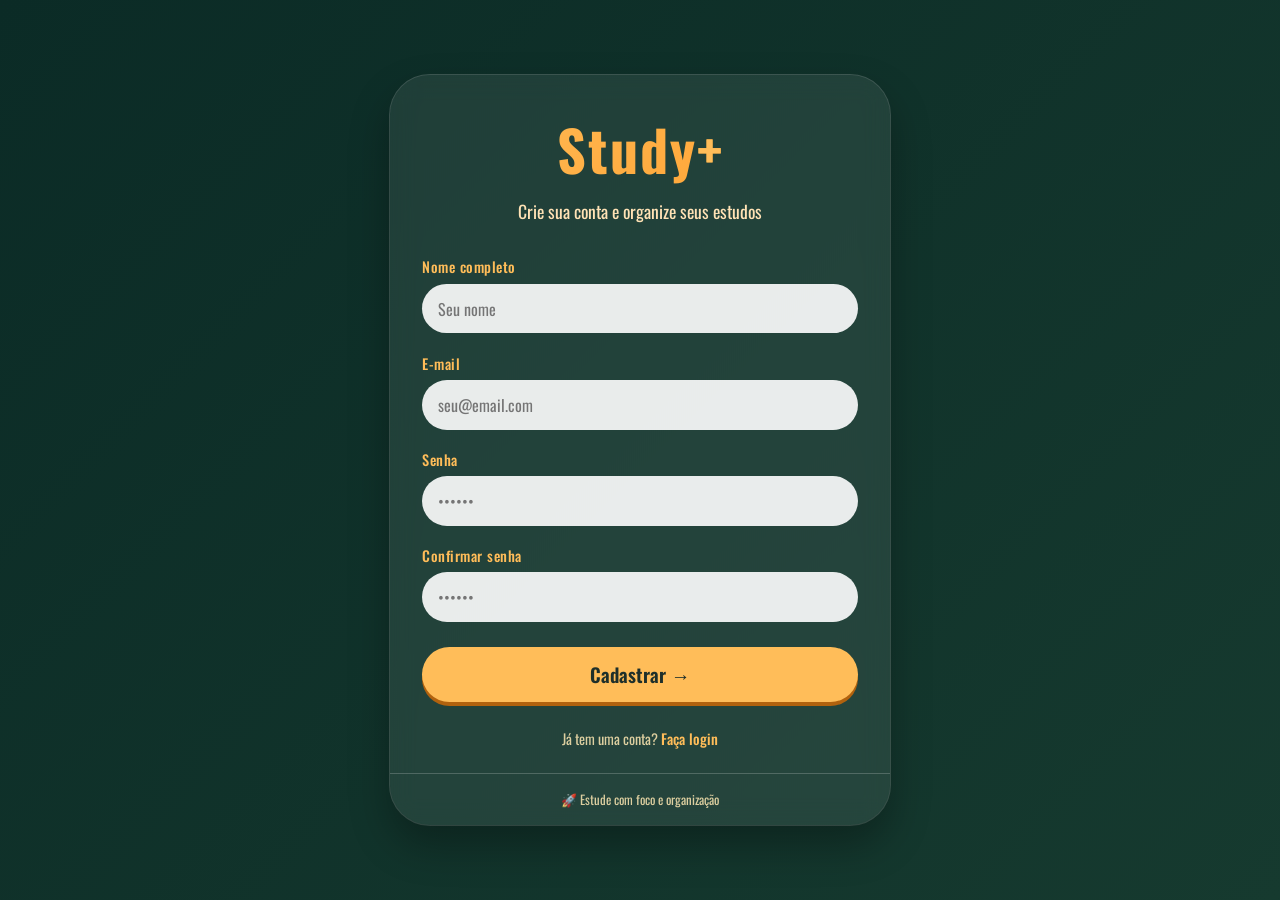
==== cadastro.html @ 47a2639d "Quarto Commit" ====
<!DOCTYPE html>
<html lang="pt-BR">
<head>
    <meta charset="UTF-8">
    <meta name="viewport" content="width=device-width, initial-scale=1.0, user-scalable=yes">
    <title>Study+ | Criar conta</title>
    <link rel="stylesheet" href="style.css">
    <link href="https://fonts.googleapis.com/css2?family=Oswald:wght@200..700&display=swap" rel="stylesheet">
</head>
<body class="cadastro-body">
    <div class="cadastro-container">
        <div class="cadastro-card">
            <h1 class="cadastro-logo">Study<span>+</span></h1>
            <p class="cadastro-tagline">Crie sua conta e organize seus estudos</p>

            <form class="cadastro-form" id="formCadastro">
                <div class="input-group">
                    <label for="nome">Nome completo</label>
                    <input type="text" id="nome" name="nome" placeholder="Seu nome" required>
                </div>

                <div class="input-group">
                    <label for="email">E-mail</label>
                    <input type="email" id="email" name="email" placeholder="seu@email.com" required>
                </div>

                <div class="input-group">
                    <label for="senha">Senha</label>
                    <input type="password" id="senha" name="senha" placeholder="••••••" required>
                </div>

                <div class="input-group">
                    <label for="confirmar">Confirmar senha</label>
                    <input type="password" id="confirmar" name="confirmar" placeholder="••••••" required>
                </div>

                <button type="submit" class="btn-cadastrar">Cadastrar →</button>
            </form>

            <p class="login-link">Já tem uma conta? <a href="index.html">Faça login</a></p>
        </div>
        <div class="cadastro-footer">
            <span>🚀 Estude com foco e organização</span>
        </div>
    </div>

    <script>
        document.getElementById('formCadastro').addEventListener('submit', function(e) {
            e.preventDefault();
            const senha = document.getElementById('senha').value;
            const confirmar = document.getElementById('confirmar').value;
            if (senha !== confirmar) {
                alert('As senhas não coincidem.');
                return;
            }
            alert('Cadastro realizado com sucesso! (demonstração)');
        });
    </script>
</body>
</html>
---- style.css ----
* {
    font-family: 'Oswald', sans-serif;
    margin: 0;
    padding: 0;
    box-sizing: border-box;
}

.body1 {
    background: #fff8e8;
    color: #333;
    display: flex;
    flex-direction: column;
    min-height: 100vh;
    width: 100%;
    overflow-x: hidden;
}

.sair {
    position: fixed;
    top: 10px;
    left: 10px;
    z-index: 1000;
    width: 40px;
    height: 40px;
    background: rgba(255, 255, 255, 0);
    border-radius: 8px;
    display: flex;
    align-items: center;
    justify-content: center;
    transition: all 0.3s ease;
    cursor: pointer;
}

.sair:hover {
    transform: scale(1.1);
}

.sair img {
    width: 24px;
    height: 24px;
    object-fit: contain;
}

.sair.clicado {
    transform: translateY(2px);
}

header {
    background: #d8993a;
    text-align: center;
    padding: clamp(15px, 4vw, 25px);
    box-shadow: 0 3px 10px rgba(0, 0, 0, 0.15);
    width: 100%;
    position: relative;
}

header a {
    position: absolute;
    top: 0;
    left: 0;
}

.container {
    flex: 1;
    display: grid;
    grid-template-columns: repeat(auto-fit, minmax(clamp(250px, 30vw, 350px), 1fr));
    gap: clamp(15px, 4vw, 25px);
    padding: clamp(15px, 5vw, 30px);
    padding-top: 70px;
}

.card {
    background: rgb(212, 212, 212);
    padding: clamp(15px, 4vw, 20px);
    border-radius: 12px;
    box-shadow: 0 8px 20px rgba(0, 0, 0, 0.12);
    transition: all 0.3s ease;
    cursor: grab;
    user-select: none;
    position: relative;
}

.card.dragging {
    opacity: 0.5;
    transform: rotate(5deg);
}

.card:active {
    cursor: grabbing;
}

.card:hover {
    transform: translateY(-5px);
    box-shadow: 0 12px 25px rgba(0, 0, 0, 0.18);
}

.card h2 {
    margin-bottom: 10px;
    color: #d8993a;
    font-size: clamp(1.1rem, 3vw, 1.4rem);
}

.card ul {
    list-style: none;
}

.card li {
    padding: 8px;
    cursor: pointer;
    border-radius: 6px;
    margin-bottom: 5px;
    font-size: clamp(0.85rem, 2vw, 1rem);
}

.card li:hover {
    background: #20117757;
}

.taskInput {
    display: flex;
    gap: 10px;
    margin-bottom: 10px;
}

.taskInput input {
    flex: 1;
    padding: 8px;
    border-radius: 6px;
    border: 1px solid #ccc;
    font-size: clamp(0.8rem, 2vw, 0.95rem);
}

.taskInput button {
    padding: 8px 12px;
    border: none;
    background: #d8993a;
    border-radius: 6px;
    cursor: pointer;
    font-size: clamp(0.8rem, 2vw, 0.95rem);
    white-space: nowrap;
}

canvas {
    width: 100%;
    height: clamp(200px, 25vw, 300px);
    border: 2px solid #1518a081;
    border-radius: 8px;
    background: white;
    cursor: crosshair;
    display: block;
}

.boardButtons {
    margin-top: 10px;
    display: flex;
    gap: 10px;
    flex-wrap: wrap;
}

.boardButtons button {
    padding: 8px 15px;
    border: none;
    background: #d8993a;
    border-radius: 6px;
    cursor: pointer;
    font-size: clamp(0.8rem, 2vw, 0.95rem);
}

.fullscreen {
    position: fixed;
    top: 0;
    left: 0;
    width: 100vw;
    height: 100vh;
    background: white;
    z-index: 2000;
    padding: 20px;
    display: flex;
    flex-direction: column;
}

.fullscreen canvas {
    height: 80vh;
    flex: 1;
}

footer {
    text-align: center;
    padding: clamp(10px, 3vw, 15px);
    background: #d8993a;
    font-size: clamp(0.8rem, 2vw, 0.95rem);
}

@media (max-width: 768px) {
    .container {
        grid-template-columns: 1fr;
        padding: 10px;
        padding-top: 80px;
        gap: 15px;
    }
    
    .sair {
        width: 8vw;
        min-width: 40px;
    }
}

@media (max-width: 480px) {
    header {
        padding: 10px;
    }
    
    .card {
        padding: 12px;
    }
}

.body2 {
    height: 100%;
    margin: 0;
}

.principal {
    width: 100%;
    height: 100vh;
    background-color: aqua;
}

.body2 {
    background: linear-gradient(135deg, #0b2b26 0%, #163a2f 100%);
    display: flex;
    align-items: center;
    justify-content: center;
    min-height: 100vh;
    height: auto;
    margin: 0;
    padding: 1.5rem;
}

.landing-container {
    max-width: 750px;
    width: 100%;
    background: rgba(255, 255, 255, 0.08);
    backdrop-filter: blur(12px);
    border-radius: 2.5rem;
    box-shadow: 0 20px 40px rgba(0, 0, 0, 0.3), 0 0 0 1px rgba(255, 255, 255, 0.2);
    transition: transform 0.25s ease;
    text-align: center;
}

.landing-card {
    padding: 2.5rem 2rem;
    color: #fff3e0;
}

.landing-logo {
    font-size: 4rem;
    font-weight: 700;
    letter-spacing: 2px;
    margin-bottom: 0.75rem;
    background: linear-gradient(135deg, #ffbd59, #ff9f2e);
    background-clip: text;
    -webkit-background-clip: text;
    color: transparent;
}

.landing-logo span {
    background: none;
    color: #ffbd59;
    -webkit-background-clip: unset;
    background-clip: unset;
}

.landing-tagline {
    font-size: 1.5rem;
    font-weight: 400;
    margin-bottom: 1rem;
    color: #ffe2b5;
}

.landing-desc {
    font-size: 1rem;
    line-height: 1.5;
    max-width: 500px;
    margin: 0 auto 2rem auto;
    opacity: 0.9;
}

.btn-entrar {
    display: inline-block;
    background: #ffbd59;
    color: #1e2f2a;
    text-decoration: none;
    padding: 0.9rem 2rem;
    border-radius: 3rem;
    font-weight: 600;
    font-size: 1.2rem;
    transition: all 0.2s ease;
    box-shadow: 0 6px 0 #b1620e;
    transform: translateY(-2px);
}

.btn-entrar:hover {
    background: #ffa82e;
    transform: translateY(0px);
    box-shadow: 0 2px 0 #b1620e;
}

.landing-footer {
    padding: 1rem;
    border-top: 1px solid rgba(255, 255, 255, 0.2);
    font-size: 0.85rem;
    color: #ddcfa0;
}

@media (max-width: 550px) {
    .landing-logo {
        font-size: 2.8rem;
    }
    .landing-tagline {
        font-size: 1.2rem;
    }
    .landing-card {
        padding: 1.8rem 1.2rem;
    }
    .btn-entrar {
        padding: 0.7rem 1.5rem;
        font-size: 1rem;
    }
}

.card-header {
    padding: 12px 12px 8px 12px;
    margin: -20px -20px 0 -20px;
    background: #ffbd59;
    border-radius: 12px 12px 0 0;
    cursor: grab;
    user-select: none;
    text-align: center;
}

.card-header:active {
    cursor: grabbing;
}

.drag-lines {
    display: flex;
    flex-direction: column;
    align-items: center;
    gap: 6px;
}

.line-short {
    width: 40px;
    height: 4px;
    background-color: #4a3b1f;
    border-radius: 2px;
}

.line-long {
    width: 70px;
    height: 4px;
    background-color: #4a3b1f;
    border-radius: 2px;
}

.card-footer {
    margin: 12px -20px -20px -20px;
    padding: 10px;
    background: #f0f0f0;
    border-radius: 0 0 12px 12px;
    text-align: right;
    border-top: 1px solid #ddd;
}

.pin-btn {
    background: none;
    border: none;
    font-size: 1.4rem;
    cursor: pointer;
    transition: transform 0.1s;
    padding: 4px 8px;
    line-height: 1;
}

.pin-btn:hover {
    transform: scale(1.1);
}

.card.pinned {
    opacity: 0.85;
}

.card.pinned .card-header {
    cursor: default;
}

.card-content h2 {
    margin-bottom: 10px;
    color: #d8993a;
    font-size: clamp(1.1rem, 3vw, 1.4rem);
}

.cadastro-body {
    background: linear-gradient(135deg, #0b2b26 0%, #163a2f 100%);
    min-height: 100vh;
    display: flex;
    align-items: center;
    justify-content: center;
    padding: 1.5rem;
}

.cadastro-container {
    max-width: 500px;
    width: 100%;
    background: rgba(255, 255, 255, 0.08);
    backdrop-filter: blur(12px);
    border-radius: 2.5rem;
    box-shadow: 0 20px 40px rgba(0, 0, 0, 0.3), 0 0 0 1px rgba(255, 255, 255, 0.2);
    transition: transform 0.25s ease;
}

.cadastro-container:hover {
    transform: scale(1.01);
}

.cadastro-card {
    padding: 2rem 2rem 1.5rem 2rem;
    color: #fff3e0;
}

.cadastro-logo {
    font-size: 3.5rem;
    font-weight: 700;
    letter-spacing: 2px;
    margin-bottom: 0.5rem;
    background: linear-gradient(135deg, #ffbd59, #ff9f2e);
    background-clip: text;
    -webkit-background-clip: text;
    color: transparent;
    text-align: center;
}

.cadastro-logo span {
    background: none;
    color: #ffbd59;
    -webkit-background-clip: unset;
    background-clip: unset;
}

.cadastro-tagline {
    text-align: center;
    font-size: 1.1rem;
    margin-bottom: 2rem;
    color: #ffe2b5;
}

.cadastro-form {
    display: flex;
    flex-direction: column;
    gap: 1.2rem;
}

.input-group {
    display: flex;
    flex-direction: column;
    gap: 0.4rem;
}

.input-group label {
    font-size: 0.9rem;
    font-weight: 500;
    letter-spacing: 0.5px;
    color: #ffbd59;
}

.input-group input {
    padding: 0.8rem 1rem;
    border-radius: 2rem;
    border: none;
    background: rgba(255, 255, 255, 0.9);
    font-size: 1rem;
    outline: none;
    transition: all 0.2s;
    font-family: 'Oswald', sans-serif;
}

.input-group input:focus {
    background: white;
    box-shadow: 0 0 0 2px #ffbd59;
}

.btn-cadastrar {
    background: #ffbd59;
    color: #1e2f2a;
    text-decoration: none;
    padding: 0.8rem 1rem;
    border-radius: 3rem;
    font-weight: 600;
    font-size: 1.2rem;
    transition: all 0.2s ease;
    box-shadow: 0 4px 0 #b1620e;
    transform: translateY(-2px);
    border: none;
    cursor: pointer;
    margin-top: 0.5rem;
    font-family: 'Oswald', sans-serif;
}

.btn-cadastrar:hover {
    background: #ffa82e;
    transform: translateY(0px);
    box-shadow: 0 1px 0 #b1620e;
}

.login-link {
    text-align: center;
    margin-top: 1.5rem;
    font-size: 0.9rem;
    color: #ddcfa0;
}

.login-link a {
    color: #ffbd59;
    text-decoration: none;
    font-weight: 500;
}

.login-link a:hover {
    text-decoration: underline;
}

.cadastro-footer {
    padding: 1rem;
    border-top: 1px solid rgba(255, 255, 255, 0.2);
    text-align: center;
    font-size: 0.8rem;
    color: #ddcfa0;
}

@media (max-width: 550px) {
    .cadastro-logo {
        font-size: 2.5rem;
    }
    .cadastro-card {
        padding: 1.5rem;
    }
    .btn-cadastrar {
        font-size: 1rem;
        padding: 0.7rem;
    }
}
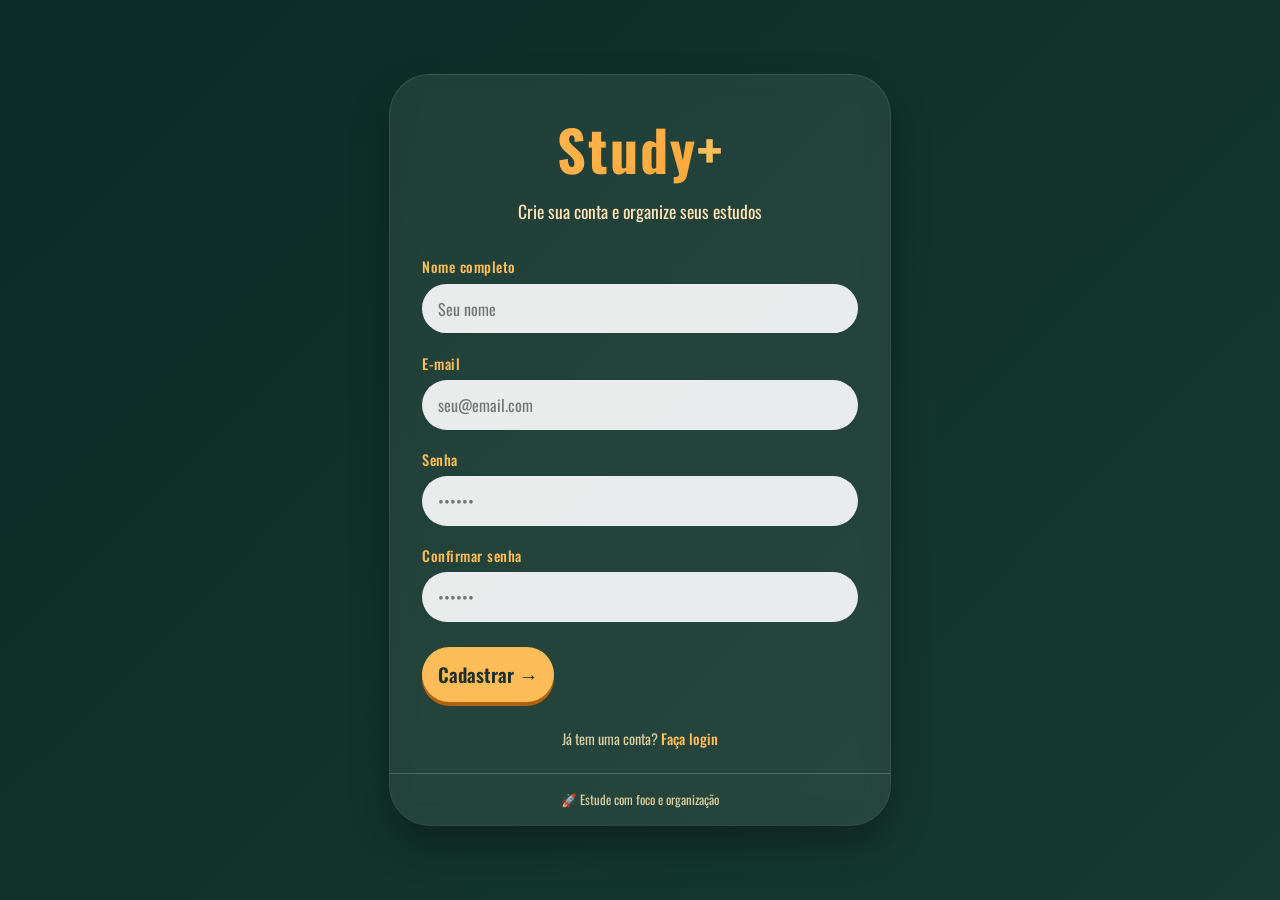
==== commit d1cf097b: "Ajuste de Links" ====
--- a/cadastro.html
+++ b/cadastro.html
@@ -34,7 +34,7 @@
                     <input type="password" id="confirmar" name="confirmar" placeholder="••••••" required>
                 </div>
 
-                <button type="submit" class="btn-cadastrar">Cadastrar →</button>
+                <a href="principal.html"><button type="submit" class="btn-cadastrar">Cadastrar →</button></a>
             </form>
 
             <p class="login-link">Já tem uma conta? <a href="index.html">Faça login</a></p>
--- a/style.css
+++ b/style.css
@@ -22,7 +22,7 @@
     z-index: 1000;
     width: 40px;
     height: 40px;
-    background: rgba(255, 255, 255, 0);
+    background: rgba(255,255,255,0);
     border-radius: 8px;
     display: flex;
     align-items: center;
@@ -31,25 +31,13 @@
     cursor: pointer;
 }
 
-.sair:hover {
-    transform: scale(1.1);
-}
-
-.sair img {
-    width: 24px;
-    height: 24px;
-    object-fit: contain;
-}
-
-.sair.clicado {
-    transform: translateY(2px);
-}
+.sair:hover { transform: scale(1.1); }
 
 header {
     background: #d8993a;
     text-align: center;
     padding: clamp(15px, 4vw, 25px);
-    box-shadow: 0 3px 10px rgba(0, 0, 0, 0.15);
+    box-shadow: 0 3px 10px rgba(0,0,0,0.15);
     width: 100%;
     position: relative;
 }
@@ -63,38 +51,74 @@
 .container {
     flex: 1;
     display: grid;
-    grid-template-columns: repeat(auto-fit, minmax(clamp(250px, 30vw, 350px), 1fr));
-    gap: clamp(15px, 4vw, 25px);
-    padding: clamp(15px, 5vw, 30px);
-    padding-top: 70px;
+    grid-template-columns: repeat(2, 1fr);
+    grid-auto-rows: 340px;
+    gap: 20px;
+    padding: 80px 30px 30px 30px;
+    align-content: start;
 }
 
 .card {
-    background: rgb(212, 212, 212);
-    padding: clamp(15px, 4vw, 20px);
+    background: rgb(212,212,212);
     border-radius: 12px;
-    box-shadow: 0 8px 20px rgba(0, 0, 0, 0.12);
-    transition: all 0.3s ease;
+    box-shadow: 0 8px 20px rgba(0,0,0,0.12);
+    transition: box-shadow 0.2s ease;
+    user-select: none;
+    display: flex;
+    flex-direction: column;
+    overflow: hidden;
+    height: 340px;
+}
+
+.card:hover {
+    box-shadow: 0 12px 25px rgba(0,0,0,0.18);
+}
+
+.card.pinned .card-header {
+    cursor: default;
+}
+
+.card-header {
+    padding: 10px 12px;
+    background: #ffbd59;
+    border-radius: 12px 12px 0 0;
     cursor: grab;
     user-select: none;
-    position: relative;
-}
-
-.card.dragging {
-    opacity: 0.5;
-    transform: rotate(5deg);
-}
-
-.card:active {
-    cursor: grabbing;
-}
-
-.card:hover {
-    transform: translateY(-5px);
-    box-shadow: 0 12px 25px rgba(0, 0, 0, 0.18);
-}
-
-.card h2 {
+    text-align: center;
+    flex-shrink: 0;
+}
+
+.card-header:active { cursor: grabbing; }
+
+.drag-lines {
+    display: flex;
+    flex-direction: column;
+    align-items: center;
+    gap: 5px;
+}
+
+.line-short {
+    width: 40px;
+    height: 4px;
+    background-color: #4a3b1f;
+    border-radius: 2px;
+}
+
+.line-long {
+    width: 70px;
+    height: 4px;
+    background-color: #4a3b1f;
+    border-radius: 2px;
+}
+
+.card-content {
+    flex: 1;
+    padding: 15px 20px;
+    overflow-y: auto;
+    min-height: 0;
+}
+
+.card-content h2 {
     margin-bottom: 10px;
     color: #d8993a;
     font-size: clamp(1.1rem, 3vw, 1.4rem);
@@ -105,16 +129,13 @@
 }
 
 .card li {
-    padding: 8px;
-    cursor: pointer;
+    padding: 6px 8px;
     border-radius: 6px;
-    margin-bottom: 5px;
+    margin-bottom: 4px;
     font-size: clamp(0.85rem, 2vw, 1rem);
 }
 
-.card li:hover {
-    background: #20117757;
-}
+.card li:hover { background: #20117757; }
 
 .taskInput {
     display: flex;
@@ -128,6 +149,7 @@
     border-radius: 6px;
     border: 1px solid #ccc;
     font-size: clamp(0.8rem, 2vw, 0.95rem);
+    font-family: 'Oswald', sans-serif;
 }
 
 .taskInput button {
@@ -137,12 +159,13 @@
     border-radius: 6px;
     cursor: pointer;
     font-size: clamp(0.8rem, 2vw, 0.95rem);
+    font-family: 'Oswald', sans-serif;
     white-space: nowrap;
 }
 
 canvas {
     width: 100%;
-    height: clamp(200px, 25vw, 300px);
+    height: 180px;
     border: 2px solid #1518a081;
     border-radius: 8px;
     background: white;
@@ -164,25 +187,29 @@
     border-radius: 6px;
     cursor: pointer;
     font-size: clamp(0.8rem, 2vw, 0.95rem);
-}
-
-.fullscreen {
-    position: fixed;
-    top: 0;
-    left: 0;
-    width: 100vw;
-    height: 100vh;
-    background: white;
-    z-index: 2000;
-    padding: 20px;
-    display: flex;
-    flex-direction: column;
-}
-
-.fullscreen canvas {
-    height: 80vh;
-    flex: 1;
-}
+    font-family: 'Oswald', sans-serif;
+}
+
+.card-footer {
+    padding: 8px 12px;
+    background: #f0f0f0;
+    border-radius: 0 0 12px 12px;
+    text-align: right;
+    border-top: 1px solid #ddd;
+    flex-shrink: 0;
+}
+
+.pin-btn {
+    background: none;
+    border: none;
+    font-size: 1.4rem;
+    cursor: pointer;
+    transition: transform 0.1s;
+    padding: 4px 8px;
+    line-height: 1;
+}
+
+.pin-btn:hover { transform: scale(1.1); }
 
 footer {
     text-align: center;
@@ -194,36 +221,17 @@
 @media (max-width: 768px) {
     .container {
         grid-template-columns: 1fr;
-        padding: 10px;
-        padding-top: 80px;
+        grid-auto-rows: auto;
+        padding: 70px 15px 20px 15px;
         gap: 15px;
     }
-    
-    .sair {
-        width: 8vw;
-        min-width: 40px;
+    .card {
+        height: auto;
+        min-height: 280px;
     }
-}
-
-@media (max-width: 480px) {
-    header {
-        padding: 10px;
+    canvas {
+        height: 160px;
     }
-    
-    .card {
-        padding: 12px;
-    }
-}
-
-.body2 {
-    height: 100%;
-    margin: 0;
-}
-
-.principal {
-    width: 100%;
-    height: 100vh;
-    background-color: aqua;
 }
 
 .body2 {
@@ -240,11 +248,10 @@
 .landing-container {
     max-width: 750px;
     width: 100%;
-    background: rgba(255, 255, 255, 0.08);
+    background: rgba(255,255,255,0.08);
     backdrop-filter: blur(12px);
     border-radius: 2.5rem;
-    box-shadow: 0 20px 40px rgba(0, 0, 0, 0.3), 0 0 0 1px rgba(255, 255, 255, 0.2);
-    transition: transform 0.25s ease;
+    box-shadow: 0 20px 40px rgba(0,0,0,0.3), 0 0 0 1px rgba(255,255,255,0.2);
     text-align: center;
 }
 
@@ -308,97 +315,9 @@
 
 .landing-footer {
     padding: 1rem;
-    border-top: 1px solid rgba(255, 255, 255, 0.2);
+    border-top: 1px solid rgba(255,255,255,0.2);
     font-size: 0.85rem;
     color: #ddcfa0;
-}
-
-@media (max-width: 550px) {
-    .landing-logo {
-        font-size: 2.8rem;
-    }
-    .landing-tagline {
-        font-size: 1.2rem;
-    }
-    .landing-card {
-        padding: 1.8rem 1.2rem;
-    }
-    .btn-entrar {
-        padding: 0.7rem 1.5rem;
-        font-size: 1rem;
-    }
-}
-
-.card-header {
-    padding: 12px 12px 8px 12px;
-    margin: -20px -20px 0 -20px;
-    background: #ffbd59;
-    border-radius: 12px 12px 0 0;
-    cursor: grab;
-    user-select: none;
-    text-align: center;
-}
-
-.card-header:active {
-    cursor: grabbing;
-}
-
-.drag-lines {
-    display: flex;
-    flex-direction: column;
-    align-items: center;
-    gap: 6px;
-}
-
-.line-short {
-    width: 40px;
-    height: 4px;
-    background-color: #4a3b1f;
-    border-radius: 2px;
-}
-
-.line-long {
-    width: 70px;
-    height: 4px;
-    background-color: #4a3b1f;
-    border-radius: 2px;
-}
-
-.card-footer {
-    margin: 12px -20px -20px -20px;
-    padding: 10px;
-    background: #f0f0f0;
-    border-radius: 0 0 12px 12px;
-    text-align: right;
-    border-top: 1px solid #ddd;
-}
-
-.pin-btn {
-    background: none;
-    border: none;
-    font-size: 1.4rem;
-    cursor: pointer;
-    transition: transform 0.1s;
-    padding: 4px 8px;
-    line-height: 1;
-}
-
-.pin-btn:hover {
-    transform: scale(1.1);
-}
-
-.card.pinned {
-    opacity: 0.85;
-}
-
-.card.pinned .card-header {
-    cursor: default;
-}
-
-.card-content h2 {
-    margin-bottom: 10px;
-    color: #d8993a;
-    font-size: clamp(1.1rem, 3vw, 1.4rem);
 }
 
 .cadastro-body {
@@ -413,16 +332,14 @@
 .cadastro-container {
     max-width: 500px;
     width: 100%;
-    background: rgba(255, 255, 255, 0.08);
+    background: rgba(255,255,255,0.08);
     backdrop-filter: blur(12px);
     border-radius: 2.5rem;
-    box-shadow: 0 20px 40px rgba(0, 0, 0, 0.3), 0 0 0 1px rgba(255, 255, 255, 0.2);
+    box-shadow: 0 20px 40px rgba(0,0,0,0.3), 0 0 0 1px rgba(255,255,255,0.2);
     transition: transform 0.25s ease;
 }
 
-.cadastro-container:hover {
-    transform: scale(1.01);
-}
+.cadastro-container:hover { transform: scale(1.01); }
 
 .cadastro-card {
     padding: 2rem 2rem 1.5rem 2rem;
@@ -478,7 +395,7 @@
     padding: 0.8rem 1rem;
     border-radius: 2rem;
     border: none;
-    background: rgba(255, 255, 255, 0.9);
+    background: rgba(255,255,255,0.9);
     font-size: 1rem;
     outline: none;
     transition: all 0.2s;
@@ -493,7 +410,6 @@
 .btn-cadastrar {
     background: #ffbd59;
     color: #1e2f2a;
-    text-decoration: none;
     padding: 0.8rem 1rem;
     border-radius: 3rem;
     font-weight: 600;
@@ -526,27 +442,22 @@
     font-weight: 500;
 }
 
-.login-link a:hover {
-    text-decoration: underline;
-}
+.login-link a:hover { text-decoration: underline; }
 
 .cadastro-footer {
     padding: 1rem;
-    border-top: 1px solid rgba(255, 255, 255, 0.2);
+    border-top: 1px solid rgba(255,255,255,0.2);
     text-align: center;
     font-size: 0.8rem;
     color: #ddcfa0;
 }
 
 @media (max-width: 550px) {
-    .cadastro-logo {
-        font-size: 2.5rem;
-    }
-    .cadastro-card {
-        padding: 1.5rem;
-    }
-    .btn-cadastrar {
-        font-size: 1rem;
-        padding: 0.7rem;
-    }
+    .cadastro-logo { font-size: 2.5rem; }
+    .cadastro-card { padding: 1.5rem; }
+    .btn-cadastrar { font-size: 1rem; padding: 0.7rem; }
+    .landing-logo { font-size: 2.8rem; }
+    .landing-tagline { font-size: 1.2rem; }
+    .landing-card { padding: 1.8rem 1.2rem; }
+    .btn-entrar { padding: 0.7rem 1.5rem; font-size: 1rem; }
 }
